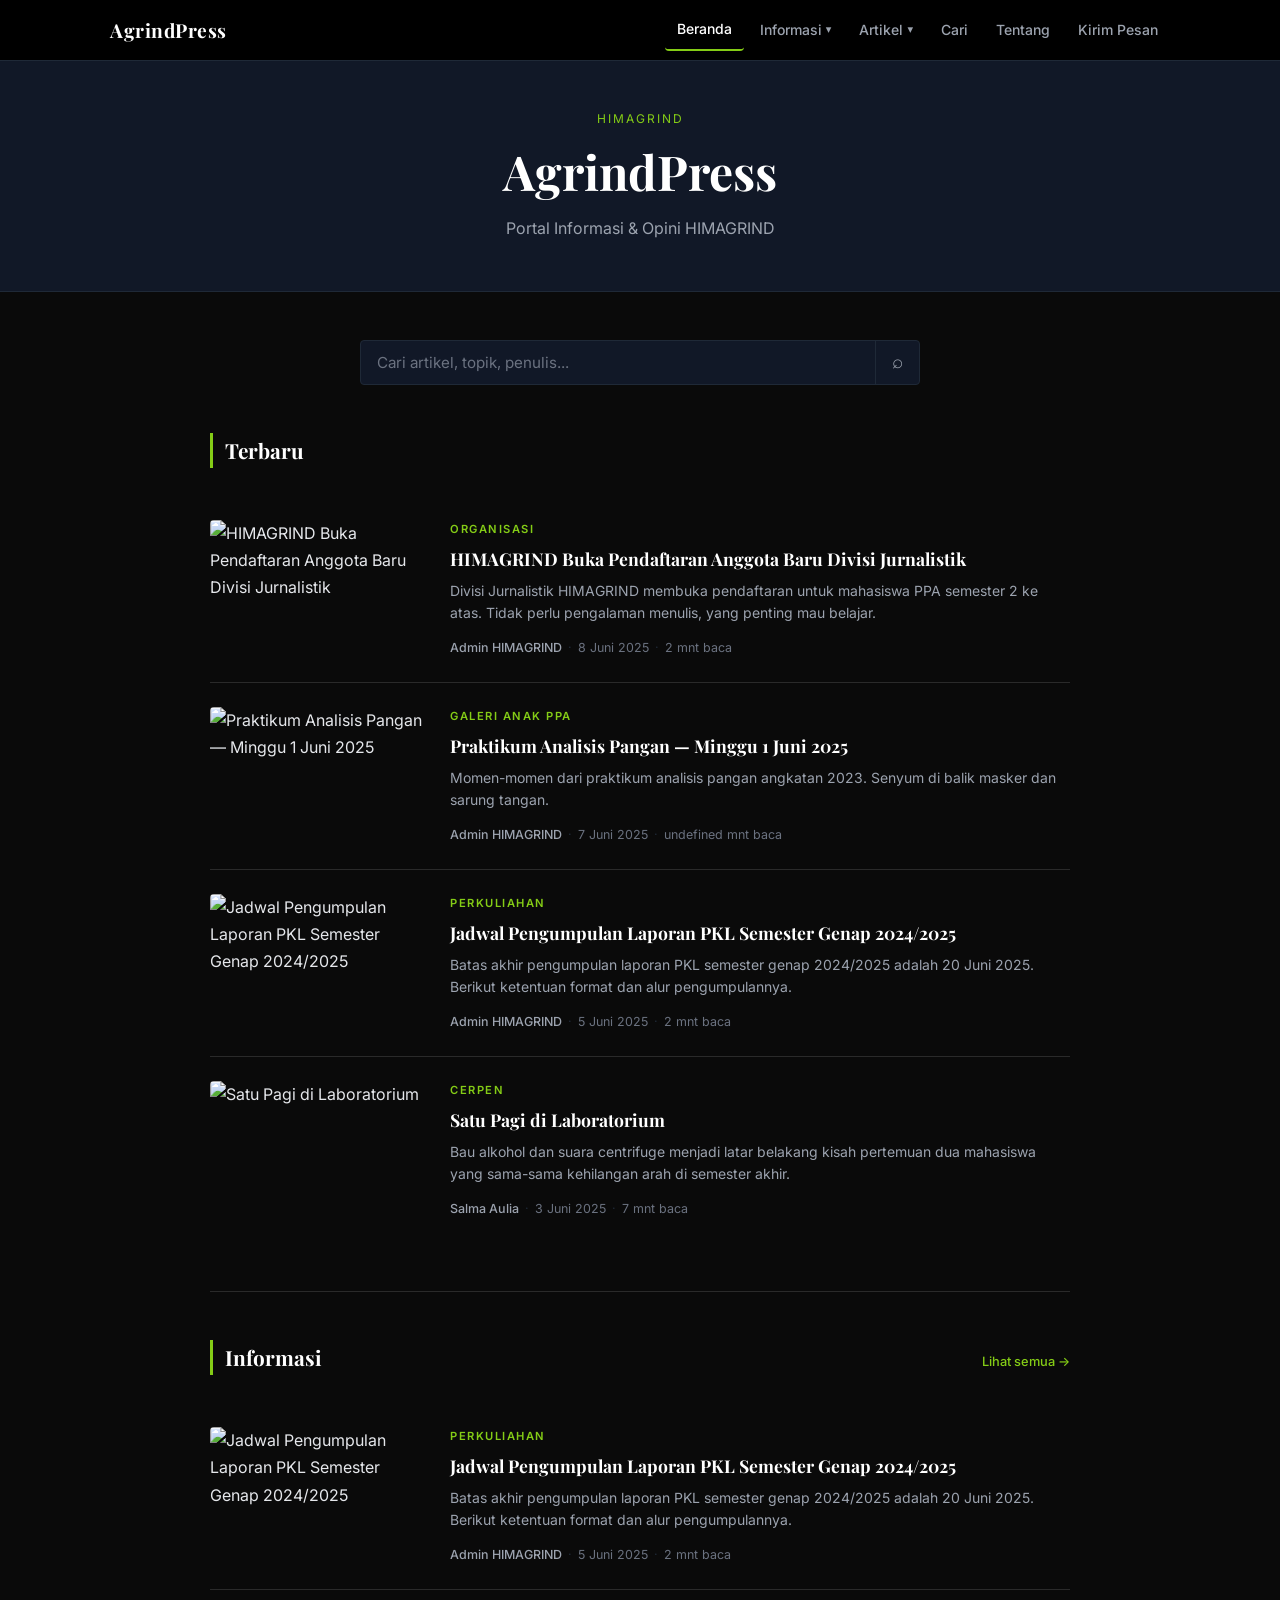
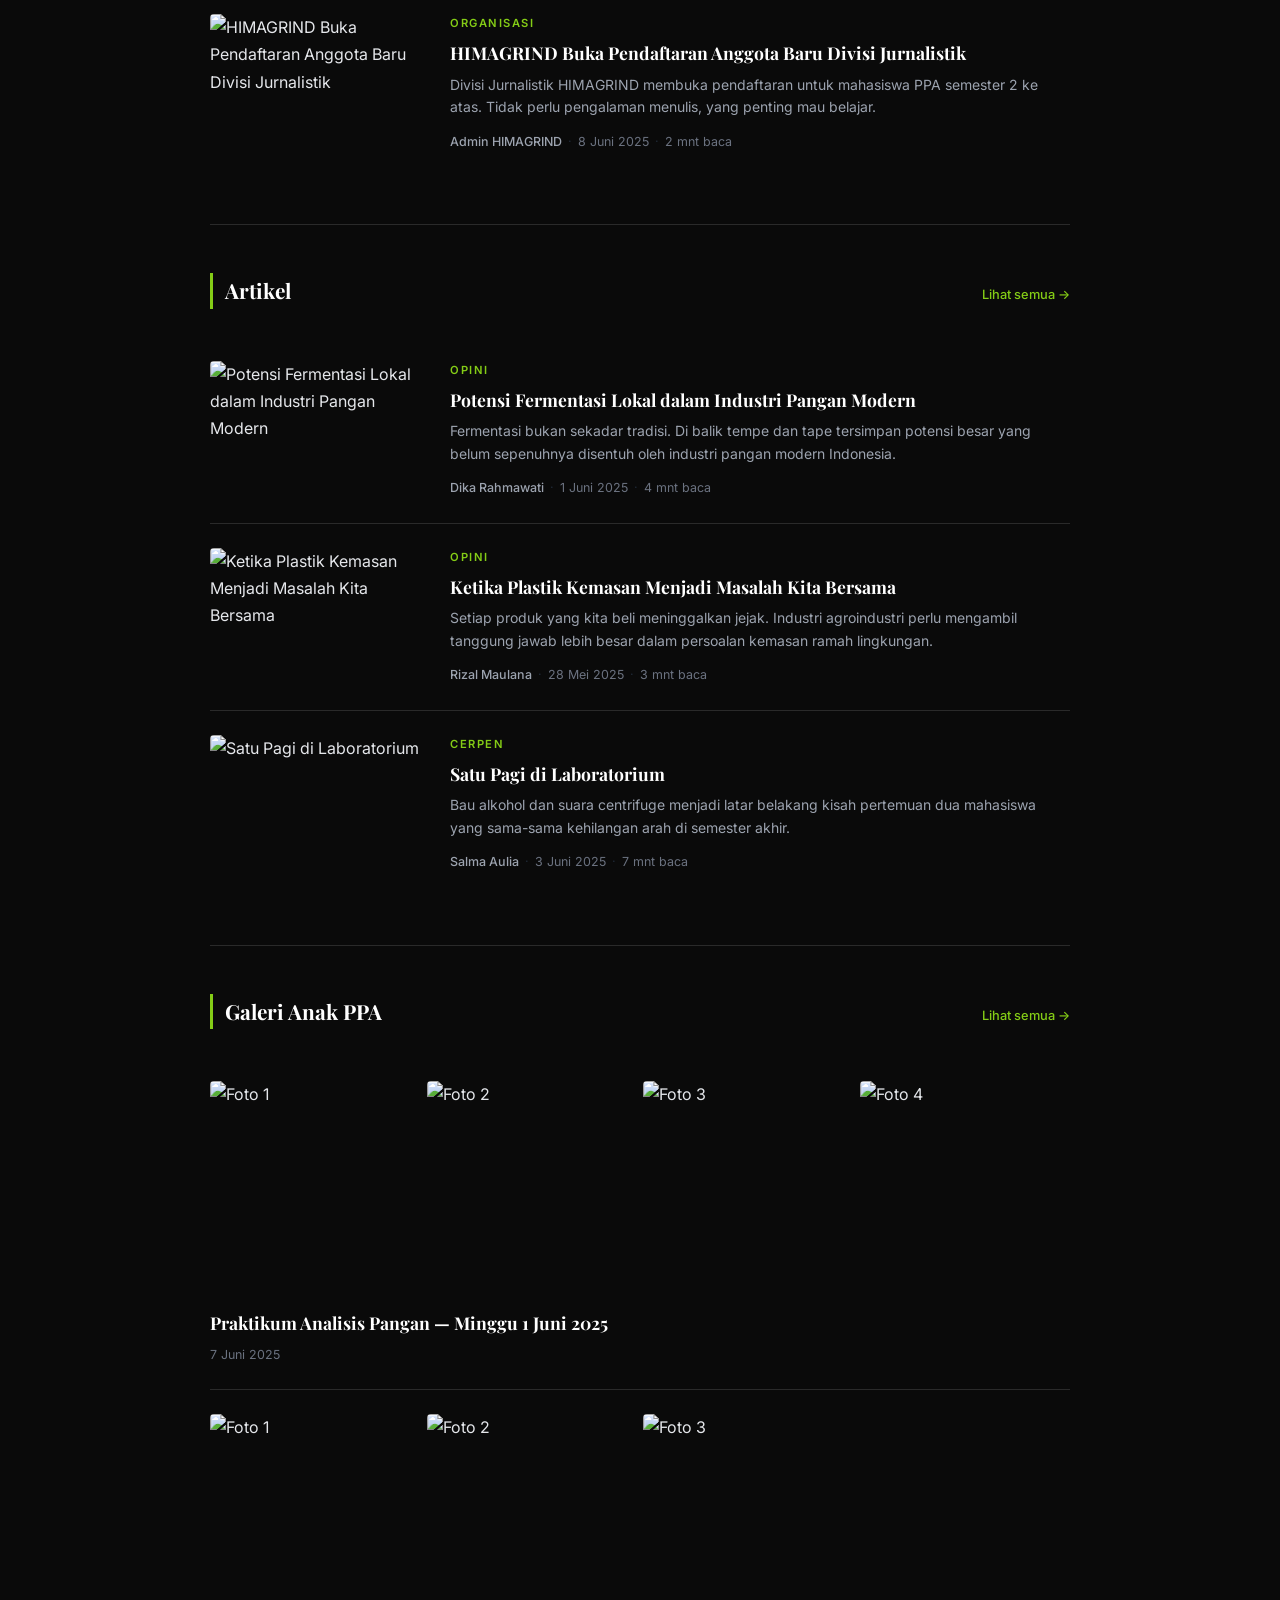
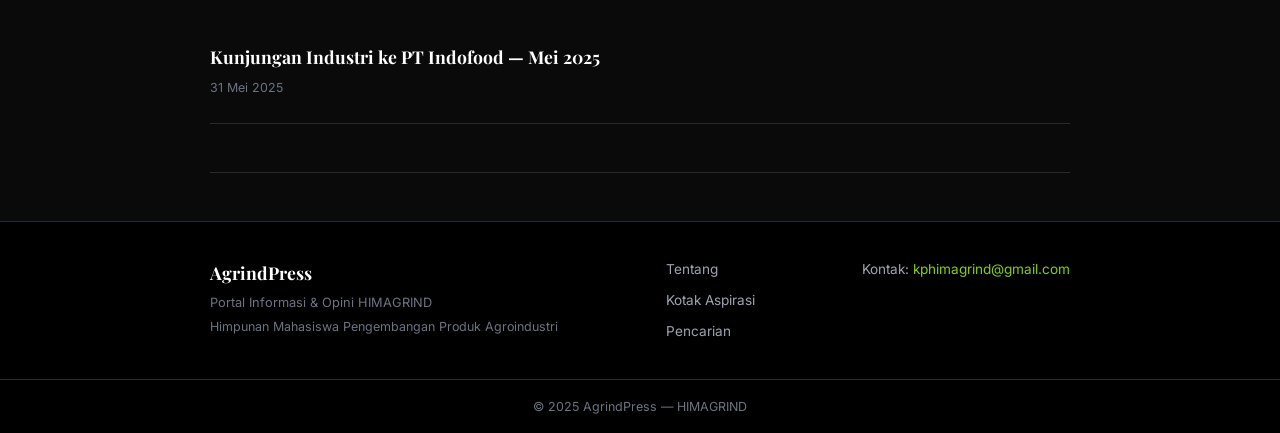
==== agrindpress/index.html @ 32ca8efa "Add files via upload" ====
<!DOCTYPE html>
<html lang="id">
<head>
  <meta charset="UTF-8">
  <meta name="viewport" content="width=device-width, initial-scale=1.0">
  <title>AgrindPress — Portal HIMAGRIND</title>
  <link rel="stylesheet" href="assets/css/main.css">
</head>
<body>

  <!-- NAVBAR -->
  <div id="navbar"></div>

  <!-- HERO -->
  <div id="hero"></div>

  <!-- KONTEN UTAMA -->
  <main class="container">

    <!-- Searchbox -->
    <div class="seksi" style="padding-bottom:0; border-bottom:none;">
      <div id="searchbox"></div>
    </div>

    <!-- Terbaru -->
    <section class="seksi">
      <div class="seksi-header">
        <h2 class="seksi-judul">Terbaru</h2>
      </div>
      <div id="list-terbaru"><p class="loading">Memuat...</p></div>
    </section>

    <!-- Informasi -->
    <section class="seksi">
      <div class="seksi-header">
        <h2 class="seksi-judul">Informasi</h2>
        <a href="pages/kategori.html?kategori=informasi" class="seksi-more">Lihat semua →</a>
      </div>
      <div id="list-informasi"><p class="loading">Memuat...</p></div>
    </section>

    <!-- Artikel -->
    <section class="seksi">
      <div class="seksi-header">
        <h2 class="seksi-judul">Artikel</h2>
        <a href="pages/kategori.html?kategori=artikel" class="seksi-more">Lihat semua →</a>
      </div>
      <div id="list-artikel"><p class="loading">Memuat...</p></div>
    </section>

    <!-- Galeri Anak PPA -->
    <section class="seksi">
      <div class="seksi-header">
        <h2 class="seksi-judul">Galeri Anak PPA</h2>
        <a href="pages/kategori.html?kategori=artikel&sub=galeri-anak-ppa" class="seksi-more">Lihat semua →</a>
      </div>
      <div id="list-galeri"><p class="loading">Memuat...</p></div>
    </section>

  </main>

  <!-- FOOTER -->
  <div id="footer"></div>

  <script type="module" src="app/modules/beranda.js"></script>
</body>
</html>
---- agrindpress/assets/css/main.css ----
/* =============================================
   AgrindPress — Main Stylesheet
   Dark Theme · Referensi omong-omong.com
   ============================================= */

/* --- IMPORT FONT --- */
@import url('https://fonts.googleapis.com/css2?family=Playfair+Display:wght@600;700&family=Inter:wght@300;400;500;600&display=swap');

/* --- TOKEN SISTEM --- */
:root {
  --bg:          #0a0a0a;
  --bg-card:     #111827;
  --bg-nav:      #000000;
  --border:      #1f2937;
  --border-soft: #2a2a2a;
  --teks:        #e5e7eb;
  --teks-muted:  #9ca3af;
  --teks-dim:    #6b7280;
  --aksen:       #84cc16;       /* lime-green — warna agroindustri */
  --aksen-hover: #a3e635;
  --putih:       #ffffff;
  --font-display: 'Playfair Display', Georgia, serif;
  --font-body:    'Inter', system-ui, sans-serif;
  --radius:       4px;
  --transisi:     0.2s ease;
}

/* --- RESET --- */
*, *::before, *::after { box-sizing: border-box; margin: 0; padding: 0; }
html { scroll-behavior: smooth; }
body {
  background: var(--bg);
  color: var(--teks);
  font-family: var(--font-body);
  font-size: 16px;
  line-height: 1.7;
  -webkit-font-smoothing: antialiased;
}
img { max-width: 100%; display: block; }
a { color: var(--teks); text-decoration: none; transition: color var(--transisi); }
a:hover { color: var(--aksen); }

/* --- LAYOUT CONTAINER --- */
.container {
  max-width: 900px;
  margin: 0 auto;
  padding: 0 20px;
}
.container-wide {
  max-width: 1100px;
  margin: 0 auto;
  padding: 0 20px;
}

/* =============================================
   NAVBAR
   ============================================= */
.navbar {
  background: var(--bg-nav);
  border-bottom: 1px solid var(--border);
  position: sticky;
  top: 0;
  z-index: 100;
}
.navbar-inner {
  max-width: 1100px;
  margin: 0 auto;
  padding: 0 20px;
  height: 60px;
  display: flex;
  align-items: center;
  justify-content: space-between;
}
.navbar-brand {
  display: flex;
  align-items: center;
  gap: 10px;
}
.navbar-logo { height: 36px; width: auto; }
.navbar-nama {
  font-family: var(--font-display);
  font-size: 1.2rem;
  color: var(--putih);
  font-weight: 700;
  letter-spacing: 0.5px;
}
.nav-list {
  display: flex;
  list-style: none;
  gap: 4px;
  align-items: center;
}
.nav-item { position: relative; }
.nav-link {
  display: flex;
  align-items: center;
  gap: 4px;
  padding: 8px 12px;
  font-size: 0.875rem;
  font-weight: 500;
  color: var(--teks-muted);
  border-radius: var(--radius);
  transition: color var(--transisi), background var(--transisi);
}
.nav-link:hover,
.nav-item.aktif .nav-link { color: var(--putih); }
.nav-item.aktif > .nav-link { border-bottom: 2px solid var(--aksen); }
.arrow { font-size: 0.7rem; transition: transform var(--transisi); }
.nav-item.show .arrow { transform: rotate(180deg); }

/* Dropdown */
.dropdown-menu {
  display: none;
  position: absolute;
  top: calc(100% + 4px);
  left: 0;
  background: #161f2e;
  border: 1px solid var(--border);
  border-radius: var(--radius);
  min-width: 180px;
  padding: 6px 0;
  box-shadow: 0 8px 24px rgba(0,0,0,0.5);
}
.nav-item.show .dropdown-menu { display: block; }
.dropdown-item {
  display: block;
  padding: 8px 16px;
  font-size: 0.85rem;
  color: var(--teks-muted);
  transition: color var(--transisi), background var(--transisi);
}
.dropdown-item:hover {
  color: var(--putih);
  background: rgba(132,204,22,0.08);
}
/* Garis aksen kiri pada item dropdown aktif */
.dropdown-item:hover { border-left: 2px solid var(--aksen); padding-left: 14px; }

/* Hamburger (mobile) */
.hamburger {
  display: none;
  flex-direction: column;
  gap: 5px;
  background: none;
  border: none;
  cursor: pointer;
  padding: 8px;
}
.hamburger span {
  display: block;
  width: 22px;
  height: 2px;
  background: var(--teks);
  border-radius: 2px;
  transition: transform var(--transisi), opacity var(--transisi);
}
.hamburger.open span:nth-child(1) { transform: translateY(7px) rotate(45deg); }
.hamburger.open span:nth-child(2) { opacity: 0; }
.hamburger.open span:nth-child(3) { transform: translateY(-7px) rotate(-45deg); }

/* =============================================
   HERO / SLIDER AREA
   ============================================= */
.hero {
  background: var(--bg-card);
  border-bottom: 1px solid var(--border);
  padding: 48px 20px;
  text-align: center;
}
.hero-label {
  font-size: 0.75rem;
  letter-spacing: 2px;
  text-transform: uppercase;
  color: var(--aksen);
  margin-bottom: 12px;
}
.hero-judul {
  font-family: var(--font-display);
  font-size: clamp(1.8rem, 4vw, 3rem);
  color: var(--putih);
  line-height: 1.25;
  margin-bottom: 14px;
}
.hero-sub {
  color: var(--teks-muted);
  font-size: 1rem;
  max-width: 520px;
  margin: 0 auto;
}

/* =============================================
   SEKSI KONTEN
   ============================================= */
.seksi {
  padding: 48px 0;
  border-bottom: 1px solid var(--border-soft);
}
.seksi-header {
  display: flex;
  align-items: baseline;
  justify-content: space-between;
  margin-bottom: 28px;
}
.seksi-judul {
  font-family: var(--font-display);
  font-size: 1.3rem;
  color: var(--putih);
  /* Signature element: garis aksen kiri */
  border-left: 3px solid var(--aksen);
  padding-left: 12px;
}
.seksi-more {
  font-size: 0.8rem;
  color: var(--aksen);
  font-weight: 500;
}
.seksi-more:hover { color: var(--aksen-hover); }

/* =============================================
   CARD ARTIKEL
   ============================================= */
.card-artikel {
  display: grid;
  grid-template-columns: 220px 1fr;
  gap: 20px;
  padding: 24px 0;
  border-bottom: 1px solid var(--border-soft);
}
.card-artikel:last-child { border-bottom: none; }

.card-thumb-link { display: block; flex-shrink: 0; }
.card-thumb {
  width: 220px;
  height: 138px;        /* rasio 16:9 */
  object-fit: cover;
  border-radius: var(--radius);
}
.card-body { display: flex; flex-direction: column; gap: 8px; }
.card-label {
  display: inline-block;
  font-size: 0.7rem;
  font-weight: 600;
  text-transform: uppercase;
  letter-spacing: 1.5px;
  color: var(--aksen);
}
.card-judul {
  font-family: var(--font-display);
  font-size: 1.1rem;
  line-height: 1.4;
  color: var(--putih);
}
.card-judul a { color: inherit; }
.card-judul a:hover { color: var(--aksen); }
.card-ringkasan {
  font-size: 0.875rem;
  color: var(--teks-muted);
  line-height: 1.6;
  display: -webkit-box;
  -webkit-line-clamp: 3;
  -webkit-box-orient: vertical;
  overflow: hidden;
}
.card-meta {
  display: flex;
  flex-wrap: wrap;
  gap: 6px;
  align-items: center;
  font-size: 0.78rem;
  color: var(--teks-dim);
  margin-top: auto;
}
.card-sep { color: var(--border); }
.card-penulis { color: var(--teks-muted); font-weight: 500; }

/* Card kecil (related posts) */
.card-kecil {
  display: grid;
  grid-template-columns: 80px 1fr;
  gap: 12px;
  padding: 12px 0;
  border-bottom: 1px solid var(--border-soft);
}
.card-kecil:last-child { border-bottom: none; }
.card-kecil-thumb {
  width: 80px;
  height: 56px;
  object-fit: cover;
  border-radius: var(--radius);
}
.card-kecil-judul {
  font-size: 0.875rem;
  font-weight: 500;
  color: var(--teks);
  line-height: 1.4;
}
.card-kecil-judul a:hover { color: var(--aksen); }

/* Card galeri */
.card-galeri { padding: 24px 0; border-bottom: 1px solid var(--border-soft); }
.galeri-grid {
  display: grid;
  grid-template-columns: repeat(4, 1fr);
  gap: 6px;
  margin-bottom: 12px;
}
.galeri-foto {
  width: 100%;
  aspect-ratio: 1;
  object-fit: cover;
  border-radius: var(--radius);
}

/* =============================================
   HALAMAN ARTIKEL
   ============================================= */
.artikel-container { max-width: 720px; margin: 0 auto; padding: 40px 20px; }
.artikel-label {
  font-size: 0.75rem;
  font-weight: 600;
  text-transform: uppercase;
  letter-spacing: 2px;
  color: var(--aksen);
  margin-bottom: 16px;
}
.artikel-judul {
  font-family: var(--font-display);
  font-size: clamp(1.6rem, 3.5vw, 2.4rem);
  color: var(--putih);
  line-height: 1.25;
  margin-bottom: 20px;
}
.artikel-meta {
  display: flex;
  flex-wrap: wrap;
  gap: 8px;
  align-items: center;
  font-size: 0.85rem;
  color: var(--teks-dim);
  margin-bottom: 28px;
  padding-bottom: 20px;
  border-bottom: 1px solid var(--border-soft);
}
.artikel-penulis { color: var(--teks-muted); font-weight: 500; }
.artikel-header-img {
  width: 100%;
  border-radius: var(--radius);
  margin-bottom: 8px;
}
.artikel-kredit {
  font-size: 0.75rem;
  color: var(--teks-dim);
  font-style: italic;
  margin-bottom: 28px;
}
.artikel-konten {
  font-size: 1rem;
  line-height: 1.85;
  color: var(--teks);
}
.artikel-konten p { margin-bottom: 20px; }
.artikel-konten h2 {
  font-family: var(--font-display);
  font-size: 1.3rem;
  color: var(--putih);
  margin: 32px 0 12px;
}
.artikel-konten h3 {
  font-size: 1.1rem;
  font-weight: 600;
  color: var(--putih);
  margin: 24px 0 8px;
}
.artikel-konten blockquote {
  border-left: 3px solid var(--aksen);
  padding-left: 20px;
  margin: 24px 0;
  color: var(--teks-muted);
  font-style: italic;
}
.artikel-konten img {
  width: 100%;
  border-radius: var(--radius);
  margin: 20px 0;
}

/* Related posts */
.related-section {
  margin-top: 48px;
  padding-top: 32px;
  border-top: 1px solid var(--border-soft);
}
.related-judul {
  font-family: var(--font-display);
  font-size: 1.1rem;
  color: var(--putih);
  border-left: 3px solid var(--aksen);
  padding-left: 12px;
  margin-bottom: 20px;
}

/* =============================================
   SEARCH
   ============================================= */
.searchbox-wrap { position: relative; width: 100%; max-width: 560px; margin: 0 auto; }
.searchbox-inner {
  display: flex;
  border: 1px solid var(--border);
  border-radius: var(--radius);
  overflow: hidden;
  background: var(--bg-card);
}
.search-input {
  flex: 1;
  background: transparent;
  border: none;
  padding: 12px 16px;
  font-size: 0.95rem;
  color: var(--teks);
  outline: none;
  font-family: var(--font-body);
}
.search-input::placeholder { color: var(--teks-dim); }
.search-btn {
  background: none;
  border: none;
  border-left: 1px solid var(--border);
  padding: 0 16px;
  font-size: 1.2rem;
  color: var(--teks-muted);
  cursor: pointer;
  transition: color var(--transisi);
}
.search-btn:hover { color: var(--aksen); }

.autocomplete-list {
  display: none;
  position: absolute;
  top: calc(100% + 4px);
  left: 0; right: 0;
  background: #161f2e;
  border: 1px solid var(--border);
  border-radius: var(--radius);
  list-style: none;
  z-index: 50;
  box-shadow: 0 8px 24px rgba(0,0,0,0.4);
}
.autocomplete-item {
  padding: 10px 16px;
  font-size: 0.9rem;
  color: var(--teks-muted);
  cursor: pointer;
  transition: background var(--transisi), color var(--transisi);
}
.autocomplete-item:hover {
  background: rgba(132,204,22,0.08);
  color: var(--putih);
  border-left: 2px solid var(--aksen);
  padding-left: 14px;
}

/* =============================================
   PAGINATION
   ============================================= */
.pagination {
  display: flex;
  justify-content: center;
  gap: 6px;
  padding: 32px 0;
  flex-wrap: wrap;
}
.page-btn {
  min-width: 36px;
  height: 36px;
  padding: 0 10px;
  background: none;
  border: 1px solid var(--border);
  border-radius: var(--radius);
  color: var(--teks-muted);
  font-size: 0.875rem;
  cursor: pointer;
  font-family: var(--font-body);
  transition: all var(--transisi);
}
.page-btn:hover:not(:disabled) {
  border-color: var(--aksen);
  color: var(--aksen);
}
.page-btn.aktif {
  background: var(--aksen);
  border-color: var(--aksen);
  color: #000;
  font-weight: 600;
}
.page-btn:disabled { opacity: 0.3; cursor: not-allowed; }

/* =============================================
   FORM KOTAK ASPIRASI
   ============================================= */
.form-section { max-width: 640px; margin: 0 auto; padding: 40px 20px; }
.form-header { margin-bottom: 32px; }
.form-keterangan {
  font-size: 0.875rem;
  color: var(--teks-muted);
  margin-top: 8px;
}
.form-group { margin-bottom: 20px; }
.form-label {
  display: block;
  font-size: 0.85rem;
  font-weight: 500;
  color: var(--teks-muted);
  margin-bottom: 8px;
}
.form-input,
.form-textarea {
  width: 100%;
  background: var(--bg-card);
  border: 1px solid var(--border);
  border-radius: var(--radius);
  padding: 12px 14px;
  font-size: 0.95rem;
  color: var(--teks);
  font-family: var(--font-body);
  outline: none;
  transition: border-color var(--transisi);
}
.form-input:focus,
.form-textarea:focus { border-color: var(--aksen); }
.form-textarea { min-height: 140px; resize: vertical; }
.form-btn {
  background: var(--aksen);
  color: #000;
  border: none;
  border-radius: var(--radius);
  padding: 12px 32px;
  font-size: 0.95rem;
  font-weight: 600;
  font-family: var(--font-body);
  cursor: pointer;
  transition: background var(--transisi);
}
.form-btn:hover { background: var(--aksen-hover); }
.form-status {
  margin-top: 12px;
  font-size: 0.875rem;
  padding: 10px 14px;
  border-radius: var(--radius);
  display: none;
}
.form-status.sukses { background: rgba(132,204,22,0.1); color: var(--aksen); display: block; }
.form-status.gagal  { background: rgba(239,68,68,0.1);  color: #f87171; display: block; }

/* =============================================
   FOOTER
   ============================================= */
.footer {
  background: var(--bg-nav);
  border-top: 1px solid var(--border);
  margin-top: 48px;
}
.footer-inner {
  max-width: 900px;
  margin: 0 auto;
  padding: 36px 20px;
  display: flex;
  flex-wrap: wrap;
  gap: 32px;
  justify-content: space-between;
}
.footer-nama {
  font-family: var(--font-display);
  font-size: 1.1rem;
  color: var(--putih);
  font-weight: 700;
}
.footer-tagline { font-size: 0.8rem; color: var(--teks-dim); margin-top: 4px; }
.footer-org { font-size: 0.78rem; color: var(--teks-dim); margin-top: 2px; }
.footer-links { display: flex; flex-direction: column; gap: 8px; }
.footer-links a { font-size: 0.85rem; color: var(--teks-muted); }
.footer-links a:hover { color: var(--aksen); }
.footer-kontak { font-size: 0.85rem; color: var(--teks-muted); }
.footer-kontak a { color: var(--aksen); }
.footer-copy {
  text-align: center;
  padding: 16px 20px;
  font-size: 0.78rem;
  color: var(--teks-dim);
  border-top: 1px solid var(--border-soft);
}

/* =============================================
   UTILITIES
   ============================================= */
.loading { text-align: center; padding: 48px; color: var(--teks-dim); }
.kosong  { text-align: center; padding: 64px 20px; color: var(--teks-dim); }
.kosong-ikon { font-size: 2.5rem; margin-bottom: 12px; }

/* =============================================
   RESPONSIVE — MOBILE (max 768px)
   ============================================= */
@media (max-width: 768px) {

  /* Navbar mobile */
  .hamburger { display: flex; }
  .nav-list {
    display: none;
    flex-direction: column;
    position: absolute;
    top: 60px;
    left: 0; right: 0;
    background: var(--bg-nav);
    border-bottom: 1px solid var(--border);
    padding: 12px 0;
    gap: 0;
  }
  .nav-list.open { display: flex; }
  .nav-item { width: 100%; }
  .nav-link { padding: 12px 20px; width: 100%; border-radius: 0; }
  .nav-item.aktif > .nav-link { border-bottom: none; border-left: 3px solid var(--aksen); padding-left: 17px; }

  /* Dropdown mobile */
  .dropdown-menu {
    position: static;
    box-shadow: none;
    border: none;
    border-radius: 0;
    background: #0f1623;
    padding: 0;
  }
  .dropdown-item { padding-left: 36px; }

  /* Card artikel mobile: stack vertikal */
  .card-artikel {
    grid-template-columns: 1fr;
    gap: 12px;
  }
  .card-thumb {
    width: 100%;
    height: 200px;
  }

  /* Galeri mobile: 2 kolom */
  .galeri-grid { grid-template-columns: repeat(2, 1fr); }

  /* Related posts mobile */
  .card-kecil { grid-template-columns: 72px 1fr; }

  /* Footer mobile */
  .footer-inner { flex-direction: column; gap: 24px; }

  /* Hero */
  .hero { padding: 32px 20px; }
}

/* =============================================
   RESPONSIVE — TABLET (max 1024px)
   ============================================= */
@media (max-width: 1024px) and (min-width: 769px) {
  .card-artikel { grid-template-columns: 180px 1fr; }
  .card-thumb { width: 180px; height: 112px; }
}
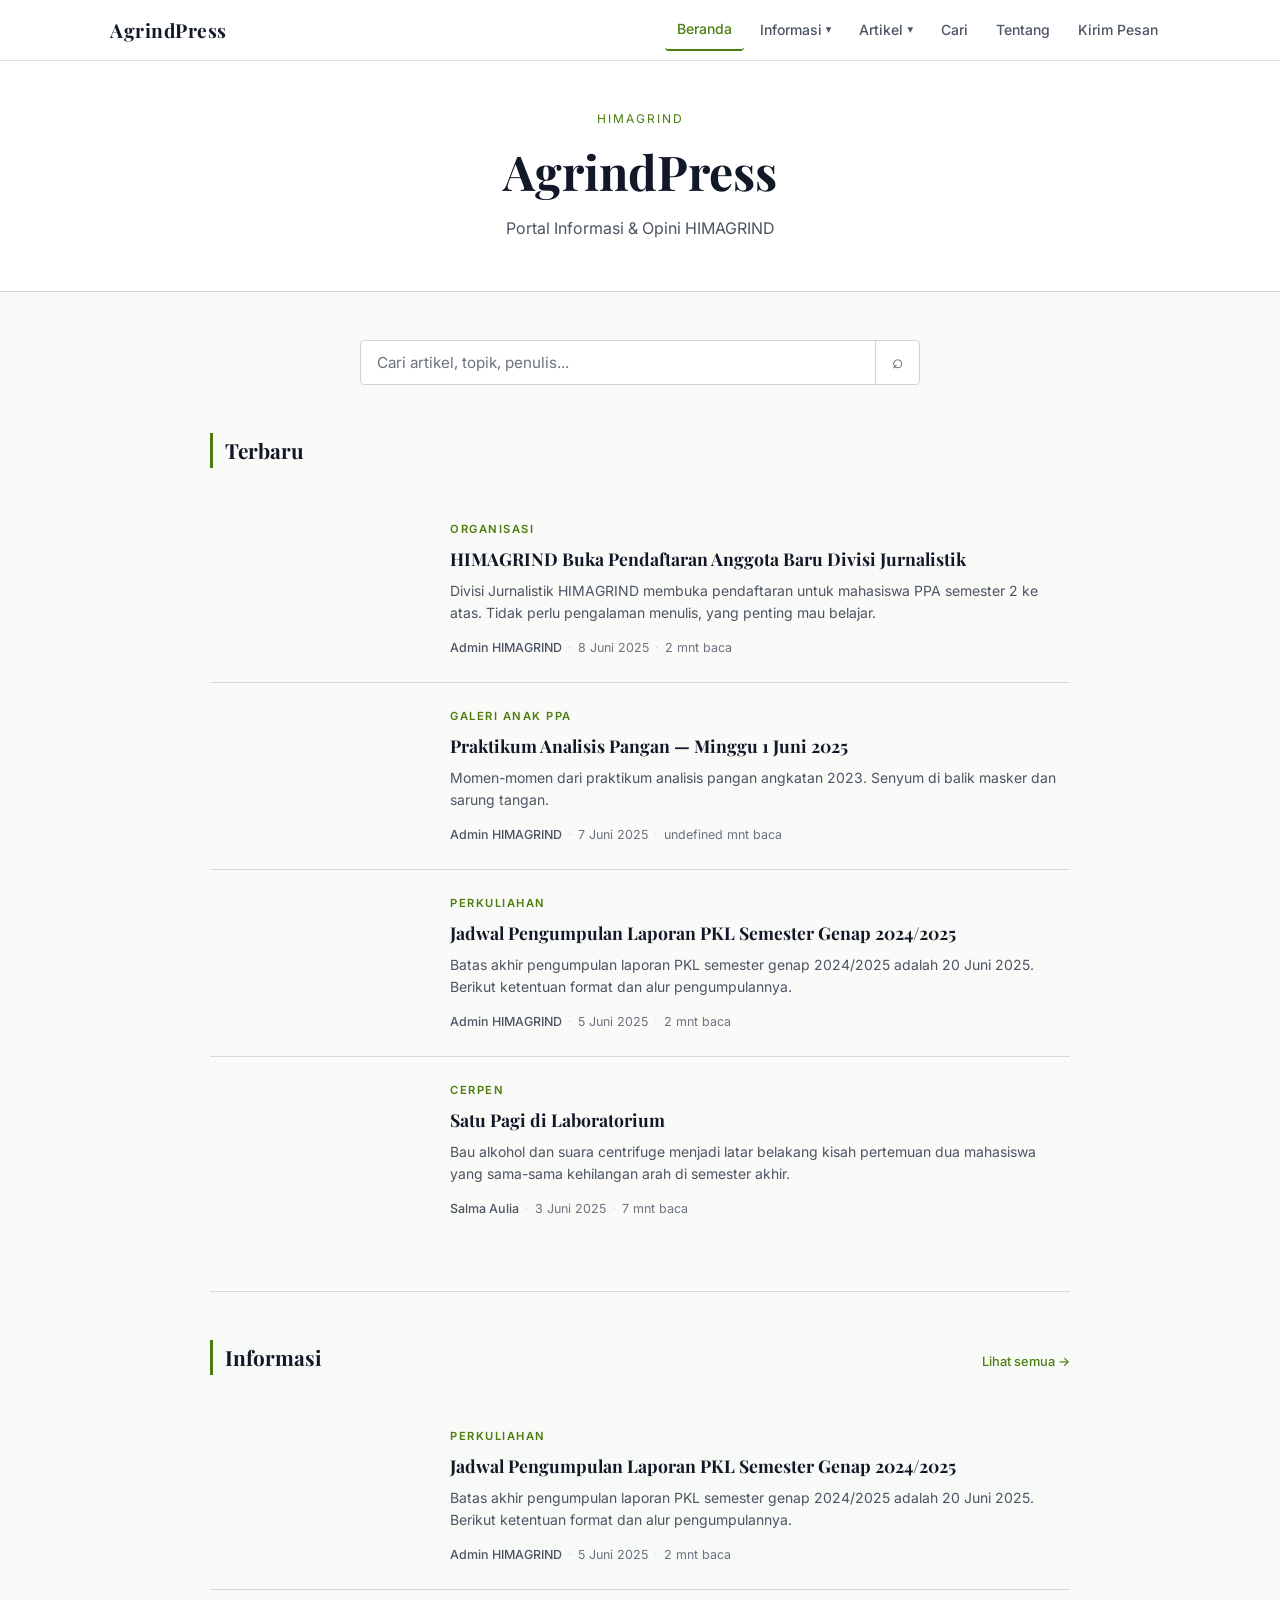
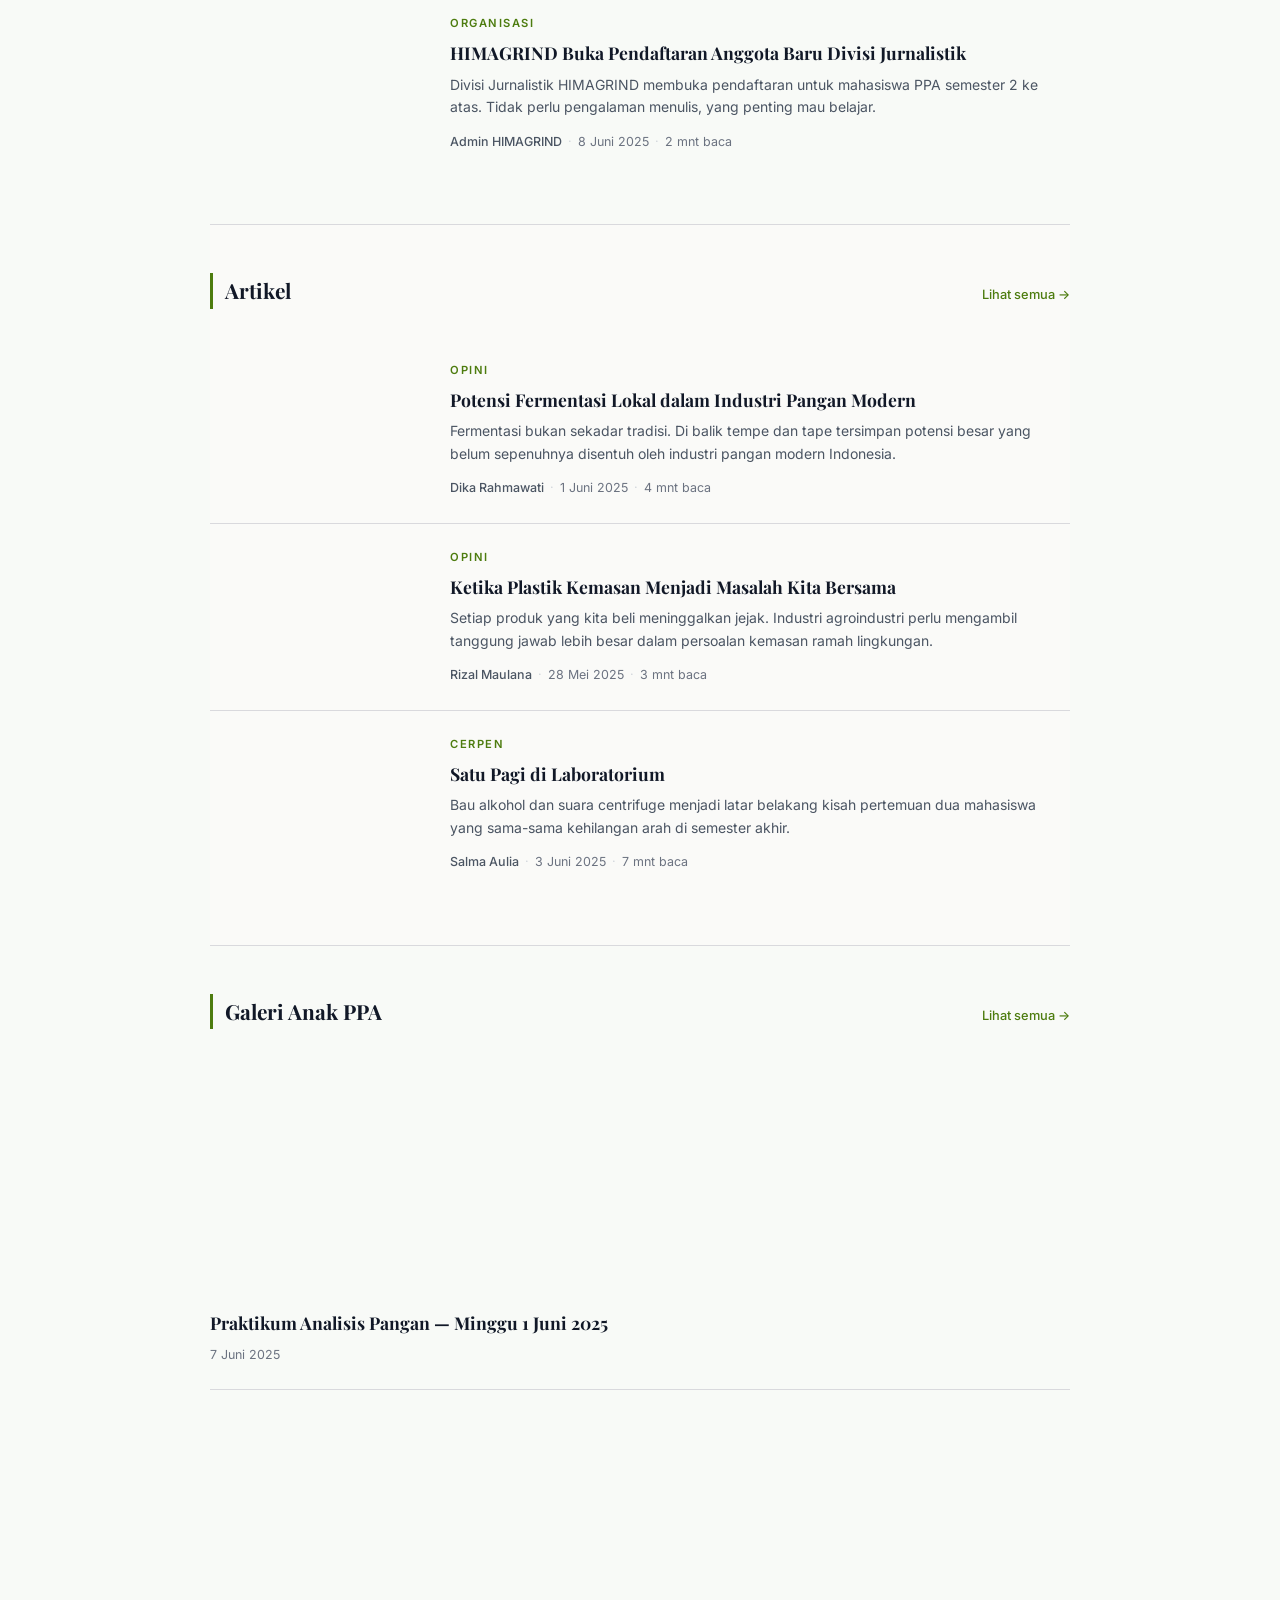
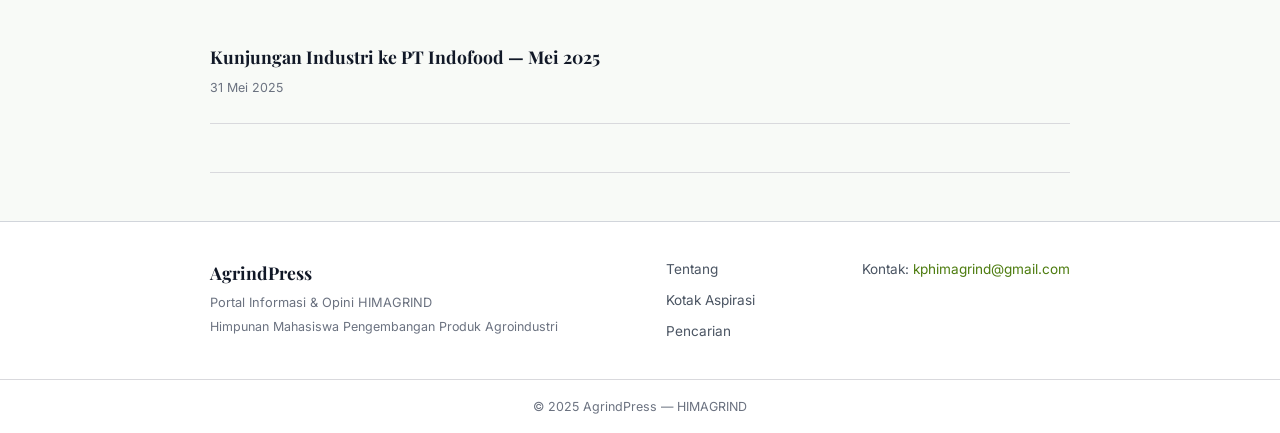
==== commit 0ab3eb1b: "Update index.html" ====
--- a/agrindpress/index.html
+++ b/agrindpress/index.html
@@ -3,8 +3,8 @@
 <head>
   <meta charset="UTF-8">
   <meta name="viewport" content="width=device-width, initial-scale=1.0">
-  <title>AgrindPress — Portal HIMAGRIND</title>
-  <link rel="stylesheet" href="assets/css/main.css">
+  <title>AgrindPress</title>
+  <link rel="stylesheet" href="assets/css/main.css?=v2">
 </head>
 <body>
 
--- a/agrindpress/assets/css/main.css
+++ b/agrindpress/assets/css/main.css
@@ -8,16 +8,16 @@
 
 /* --- TOKEN SISTEM --- */
 :root {
-  --bg:          #0a0a0a;
-  --bg-card:     #111827;
-  --bg-nav:      #000000;
-  --border:      #1f2937;
-  --border-soft: #2a2a2a;
-  --teks:        #e5e7eb;
-  --teks-muted:  #9ca3af;
+  --bg:          #f8faf7;
+  --bg-card:     #ffffff;
+  --bg-nav:      #ffffff;
+  --border:      #d1d5db;
+  --border-soft: #d9d9dd;
+  --teks:        #111827;
+  --teks-muted:  #4b5563;
   --teks-dim:    #6b7280;
-  --aksen:       #84cc16;       /* lime-green — warna agroindustri */
-  --aksen-hover: #a3e635;
+  --aksen:       #4d7c0f;
+  --aksen-hover: #65a30d;
   --putih:       #ffffff;
   --font-display: 'Playfair Display', Georgia, serif;
   --font-body:    'Inter', system-ui, sans-serif;
@@ -56,8 +56,9 @@
    NAVBAR
    ============================================= */
 .navbar {
-  background: var(--bg-nav);
-  border-bottom: 1px solid var(--border);
+  background: #ffffff;
+  border-bottom: 1px solid #dcdfe4;
+  backdrop-filter: blur(8px);
   position: sticky;
   top: 0;
   z-index: 100;
@@ -80,7 +81,7 @@
 .navbar-nama {
   font-family: var(--font-display);
   font-size: 1.2rem;
-  color: var(--putih);
+  color: var(--teks);
   font-weight: 700;
   letter-spacing: 0.5px;
 }
@@ -103,7 +104,7 @@
   transition: color var(--transisi), background var(--transisi);
 }
 .nav-link:hover,
-.nav-item.aktif .nav-link { color: var(--putih); }
+.nav-item.aktif .nav-link { color: var(--aksen); }
 .nav-item.aktif > .nav-link { border-bottom: 2px solid var(--aksen); }
 .arrow { font-size: 0.7rem; transition: transform var(--transisi); }
 .nav-item.show .arrow { transform: rotate(180deg); }
@@ -114,7 +115,7 @@
   position: absolute;
   top: calc(100% + 4px);
   left: 0;
-  background: #161f2e;
+  background: #ffffff;
   border: 1px solid var(--border);
   border-radius: var(--radius);
   min-width: 180px;
@@ -177,7 +178,7 @@
 .hero-judul {
   font-family: var(--font-display);
   font-size: clamp(1.8rem, 4vw, 3rem);
-  color: var(--putih);
+  color: var(--teks);
   line-height: 1.25;
   margin-bottom: 14px;
 }
@@ -195,6 +196,9 @@
   padding: 48px 0;
   border-bottom: 1px solid var(--border-soft);
 }
+.seksi:nth-child(even){
+  background:#fafaf8;
+}
 .seksi-header {
   display: flex;
   align-items: baseline;
@@ -204,7 +208,7 @@
 .seksi-judul {
   font-family: var(--font-display);
   font-size: 1.3rem;
-  color: var(--putih);
+  color: var(--teks);
   /* Signature element: garis aksen kiri */
   border-left: 3px solid var(--aksen);
   padding-left: 12px;
@@ -248,7 +252,7 @@
   font-family: var(--font-display);
   font-size: 1.1rem;
   line-height: 1.4;
-  color: var(--putih);
+  color: var(--teks);
 }
 .card-judul a { color: inherit; }
 .card-judul a:hover { color: var(--aksen); }
@@ -326,7 +330,7 @@
 .artikel-judul {
   font-family: var(--font-display);
   font-size: clamp(1.6rem, 3.5vw, 2.4rem);
-  color: var(--putih);
+  color: var(--teks);
   line-height: 1.25;
   margin-bottom: 20px;
 }
@@ -362,13 +366,13 @@
 .artikel-konten h2 {
   font-family: var(--font-display);
   font-size: 1.3rem;
-  color: var(--putih);
+  color: var(--teks);
   margin: 32px 0 12px;
 }
 .artikel-konten h3 {
   font-size: 1.1rem;
   font-weight: 600;
-  color: var(--putih);
+  color: var(--teks);
   margin: 24px 0 8px;
 }
 .artikel-konten blockquote {
@@ -394,7 +398,7 @@
   font-family: var(--font-display);
   font-size: 1.1rem;
   color: var(--putih);
-  border-left: 3px solid var(--aksen);
+  border-left: 3px solid var(--teks);
   padding-left: 12px;
   margin-bottom: 20px;
 }
@@ -571,7 +575,7 @@
 .footer-nama {
   font-family: var(--font-display);
   font-size: 1.1rem;
-  color: var(--putih);
+  color: var(--teks);
   font-weight: 700;
 }
 .footer-tagline { font-size: 0.8rem; color: var(--teks-dim); margin-top: 4px; }
@@ -625,7 +629,7 @@
     box-shadow: none;
     border: none;
     border-radius: 0;
-    background: #0f1623;
+    background: #ffffff;
     padding: 0;
   }
   .dropdown-item { padding-left: 36px; }
@@ -637,7 +641,7 @@
   }
   .card-thumb {
     width: 100%;
-    height: 200px;
+    height: 140px;
   }
 
   /* Galeri mobile: 2 kolom */
